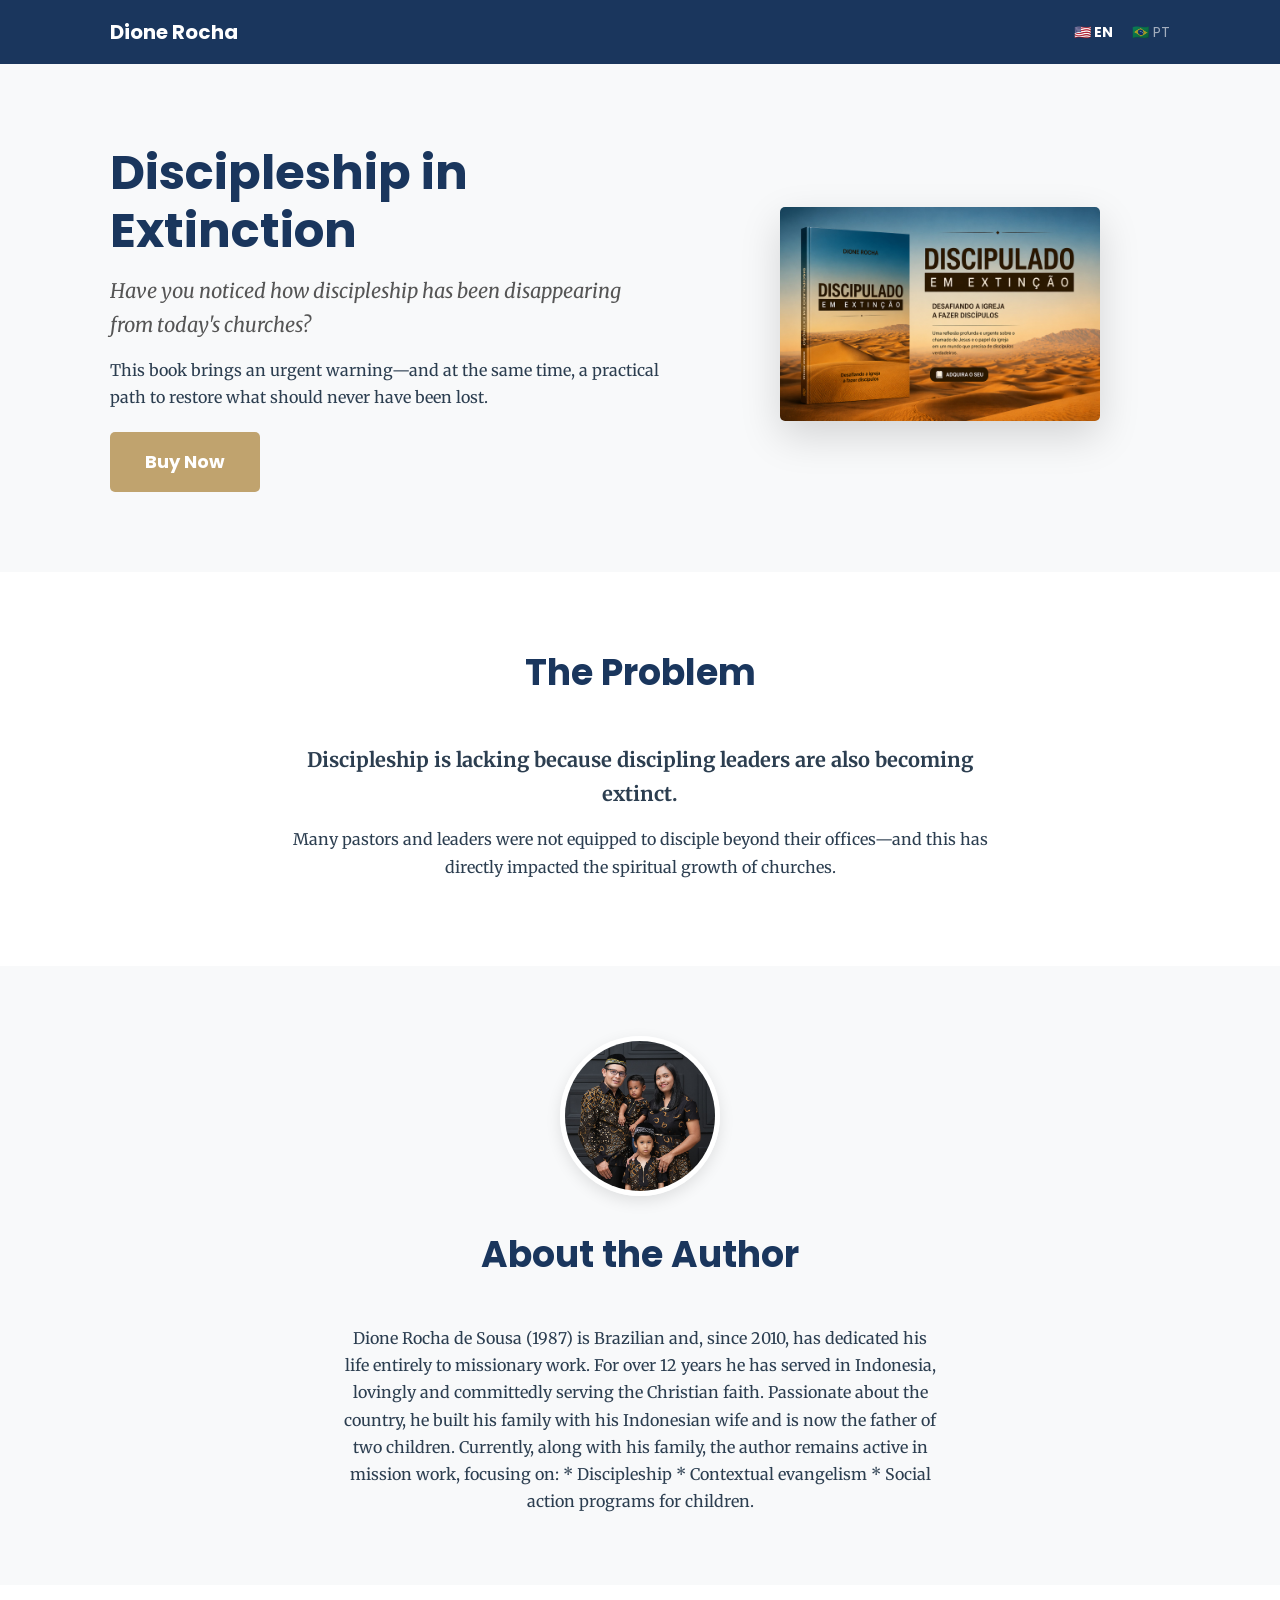
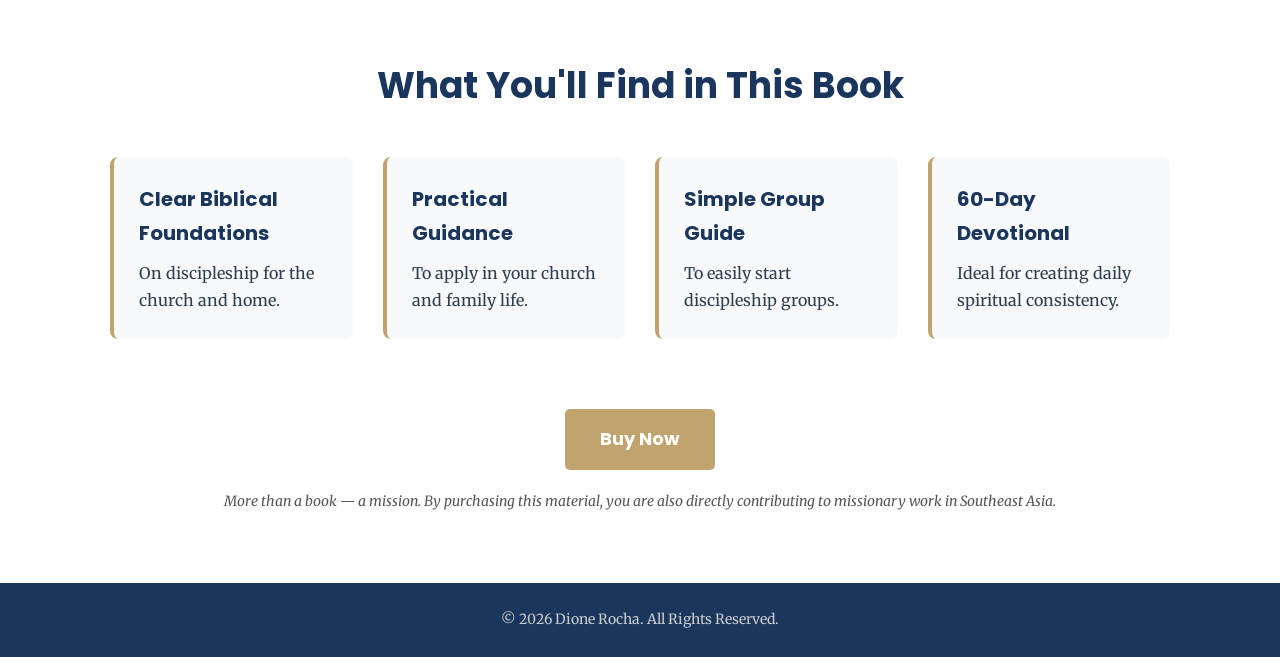
==== index.html @ 4b842c88 "Add files via upload" ====
<!DOCTYPE html>
<html lang="en">
<head>
    <meta charset="UTF-8">
    <meta name="viewport" content="width=device-width, initial-scale=1.0">
    <title>Dione Rocha - Discipleship in Extinction</title>
    <link rel="stylesheet" href="style.css">
    <link href="https://fonts.googleapis.com/css2?family=Poppins:wght@700&family=Merriweather:ital,wght@0,400;0,700;1,400&display=swap" rel="stylesheet">
</head>
<body>

    <nav class="navbar">
        <div class="container">
            <div class="logo">Dione Rocha</div>
            <div class="lang-switch">
                <a href="index.html" class="active">🇺🇸 EN</a>
                <a href="br.html">🇧🇷 PT</a>
            </div>
        </div>
    </nav>

    <header id="hero">
        <div class="container">
            <div class="hero-text">
                <h1>Discipleship in Extinction</h1>
                <p class="subtitle">Have you noticed how discipleship has been disappearing from today's churches?</p>
                <p>This book brings an urgent warning—and at the same time, a practical path to restore what should never have been lost.</p>
                <a href="https://go.hotmart.com/Q73504572A?dp=1" class="btn" target="_blank">Buy Now</a>
            </div>
            <div class="hero-img">
                <img src="img/Dione.jpeg" alt="Discipleship in Extinction Book Cover">
            </div>
        </div>
    </header>

    <section id="problem">
        <div class="container">
            <h2>The Problem</h2>
            <p class="lead">Discipleship is lacking because discipling leaders are also becoming extinct.</p>
            <p>Many pastors and leaders were not equipped to disciple beyond their offices—and this has directly impacted the spiritual growth of churches.</p>
        </div>
    </section>

    <section id="penulis">
        <div class="container">
            <img src="img/WhatsApp Image 2026-04-23 at 18.02.15.jpeg" alt="Dione Rocha Author Photo">
            <h2>About the Author</h2>
            <p>Dione Rocha de Sousa (1987) is Brazilian and, since 2010, has dedicated his life entirely to missionary work. For over 12 years he has served in Indonesia, lovingly and committedly serving the Christian faith.

Passionate about the country, he built his family with his Indonesian wife and is now the father of two children.

Currently, along with his family, the author remains active in mission work, focusing on:
* Discipleship
* Contextual evangelism
* Social action programs for children.</p>
        </div>
    </section>

    <section id="katalog">
        <div class="container">
            <h2>What You'll Find in This Book</h2>
            <div class="features-grid">
                <div class="feature-item">
                    <h3>Clear Biblical Foundations</h3>
                    <p>On discipleship for the church and home.</p>
                </div>
                <div class="feature-item">
                    <h3>Practical Guidance</h3>
                    <p>To apply in your church and family life.</p>
                </div>
                <div class="feature-item">
                    <h3>Simple Group Guide</h3>
                    <p>To easily start discipleship groups.</p>
                </div>
                <div class="feature-item">
                    <h3>60-Day Devotional</h3>
                    <p>Ideal for creating daily spiritual consistency.</p>
                </div>
            </div>
            <div class="cta-book">
                <a href="https://go.hotmart.com/Q73504572A?dp=1" class="btn" target="_blank">Buy Now</a>
                <p class="mission-note">More than a book — a mission. By purchasing this material, you are also directly contributing to missionary work in Southeast Asia.</p>
            </div>
        </div>
    </section>

    <footer>
        <p>© 2026 Dione Rocha. All Rights Reserved.</p>
    </footer>

</body>
</html>
---- style.css ----
* { 
    margin: 0; 
    padding: 0; 
    box-sizing: border-box; 
}

body { 
    font-family: 'Merriweather', serif; 
    color: #2c3e50; 
    line-height: 1.7; 
    background: #fff; 
}

h1, h2, h3 { 
    font-family: 'Poppins', sans-serif; 
    color: #1a365d; 
}

.container { 
    max-width: 1100px; 
    margin: 0 auto; 
    padding: 0 20px; 
}

.lead { 
    font-size: 20px; 
    font-weight: 700; 
    margin-bottom: 15px; 
}

/* NAVBAR ATAS + TOMBOL BAHASA */
.navbar {
    background: #1a365d;
    padding: 15px 0;
    position: sticky;
    top: 0;
    z-index: 100;
}
.navbar .container { 
    display: flex; 
    justify-content: space-between; 
    align-items: center; 
}
.logo { 
    color: white; 
    font-family: 'Poppins'; 
    font-weight: 700; 
    font-size: 20px; 
}
.lang-switch a {
    color: white; 
    text-decoration: none; 
    margin-left: 15px;
    opacity: 0.6; 
    font-size: 14px; 
    font-family: 'Poppins';
}
.lang-switch a.active, .lang-switch a:hover { 
    opacity: 1; 
    font-weight: bold; 
}

/* HERO - BAGIAN PALING ATAS */
#hero { 
    background: #f8f9fa; 
    padding: 80px 0; 
}
#hero .container { 
    display: flex; 
    align-items: center; 
    gap: 50px; 
}
.hero-text { flex: 1.2; }
.hero-text h1 { 
    font-size: 48px; 
    margin-bottom: 15px; 
    line-height: 1.2; 
}
.subtitle { 
    font-size: 20px; 
    font-style: italic; 
    margin-bottom: 15px; 
    color: #555; 
}
.hero-img { 
    flex: 1; 
    text-align: center; 
}
.hero-img img { 
    max-width: 320px; 
    box-shadow: 0 15px 40px rgba(0,0,0,0.15); 
    border-radius: 5px; 
}

/* TOMBOL BUY NOW / COMPRAR AGORA */
.btn {
    background: #c0a36e; 
    color: white; 
    padding: 15px 35px; 
    text-decoration: none; 
    border-radius: 5px; 
    display: inline-block;
    font-family: 'Poppins', sans-serif;
    font-weight: 700;
    font-size: 18px;
    transition: 0.3s;
    margin-top: 20px;
}
.btn:hover { 
    background: #a88b5a; 
    transform: translateY(-2px); 
}

/* SEMUA SECTION */
section { 
    padding: 70px 0; 
    text-align: center; 
}
section h2 { 
    font-size: 36px; 
    margin-bottom: 40px; 
}

/* BAGIAN PROBLEM */
#problem { background: white; }
#problem p { 
    max-width: 700px; 
    margin: 0 auto 15px auto; 
}

/* BAGIAN PENULIS DIONE ROCHA */
#penulis { background: #f8f9fa; }
#penulis img { 
    width: 160px; 
    height: 160px; 
    object-fit: cover; 
    border-radius: 50%; 
    margin-bottom: 20px; 
    border: 5px solid white; 
    box-shadow: 0 5px 15px rgba(0,0,0,0.1); 
}
#penulis p { 
    max-width: 600px; 
    margin: 0 auto; 
}

/* BAGIAN ISI BUKU - 4 KOTAK */
#katalog { background: white; }
.features-grid { 
    display: grid; 
    grid-template-columns: repeat(auto-fit, minmax(240px, 1fr)); 
    gap: 30px; 
    text-align: left;
    margin-bottom: 50px;
}
.feature-item { 
    background: #f8f9fa; 
    padding: 25px; 
    border-radius: 8px; 
    border-left: 4px solid #c0a36e;
}
.feature-item h3 { 
    font-size: 20px; 
    margin-bottom: 10px; 
}
.cta-book { margin-top: 20px; }
.mission-note { 
    font-size: 14px; 
    margin-top: 20px; 
    color: #555; 
    font-style: italic; 
}

/* FOOTER BAWAH */
footer { 
    background: #1a365d; 
    color: #ccc; 
    text-align: center; 
    padding: 25px 0; 
    font-size: 14px; 
}

/* TAMPILAN HP */
@media (max-width: 900px) {
    #hero .container { 
        flex-direction: column; 
        text-align: center; 
    }
    .hero-text h1 { font-size: 36px; }
    .hero-img { 
        order: -1; 
        margin-bottom: 30px; 
    }
}
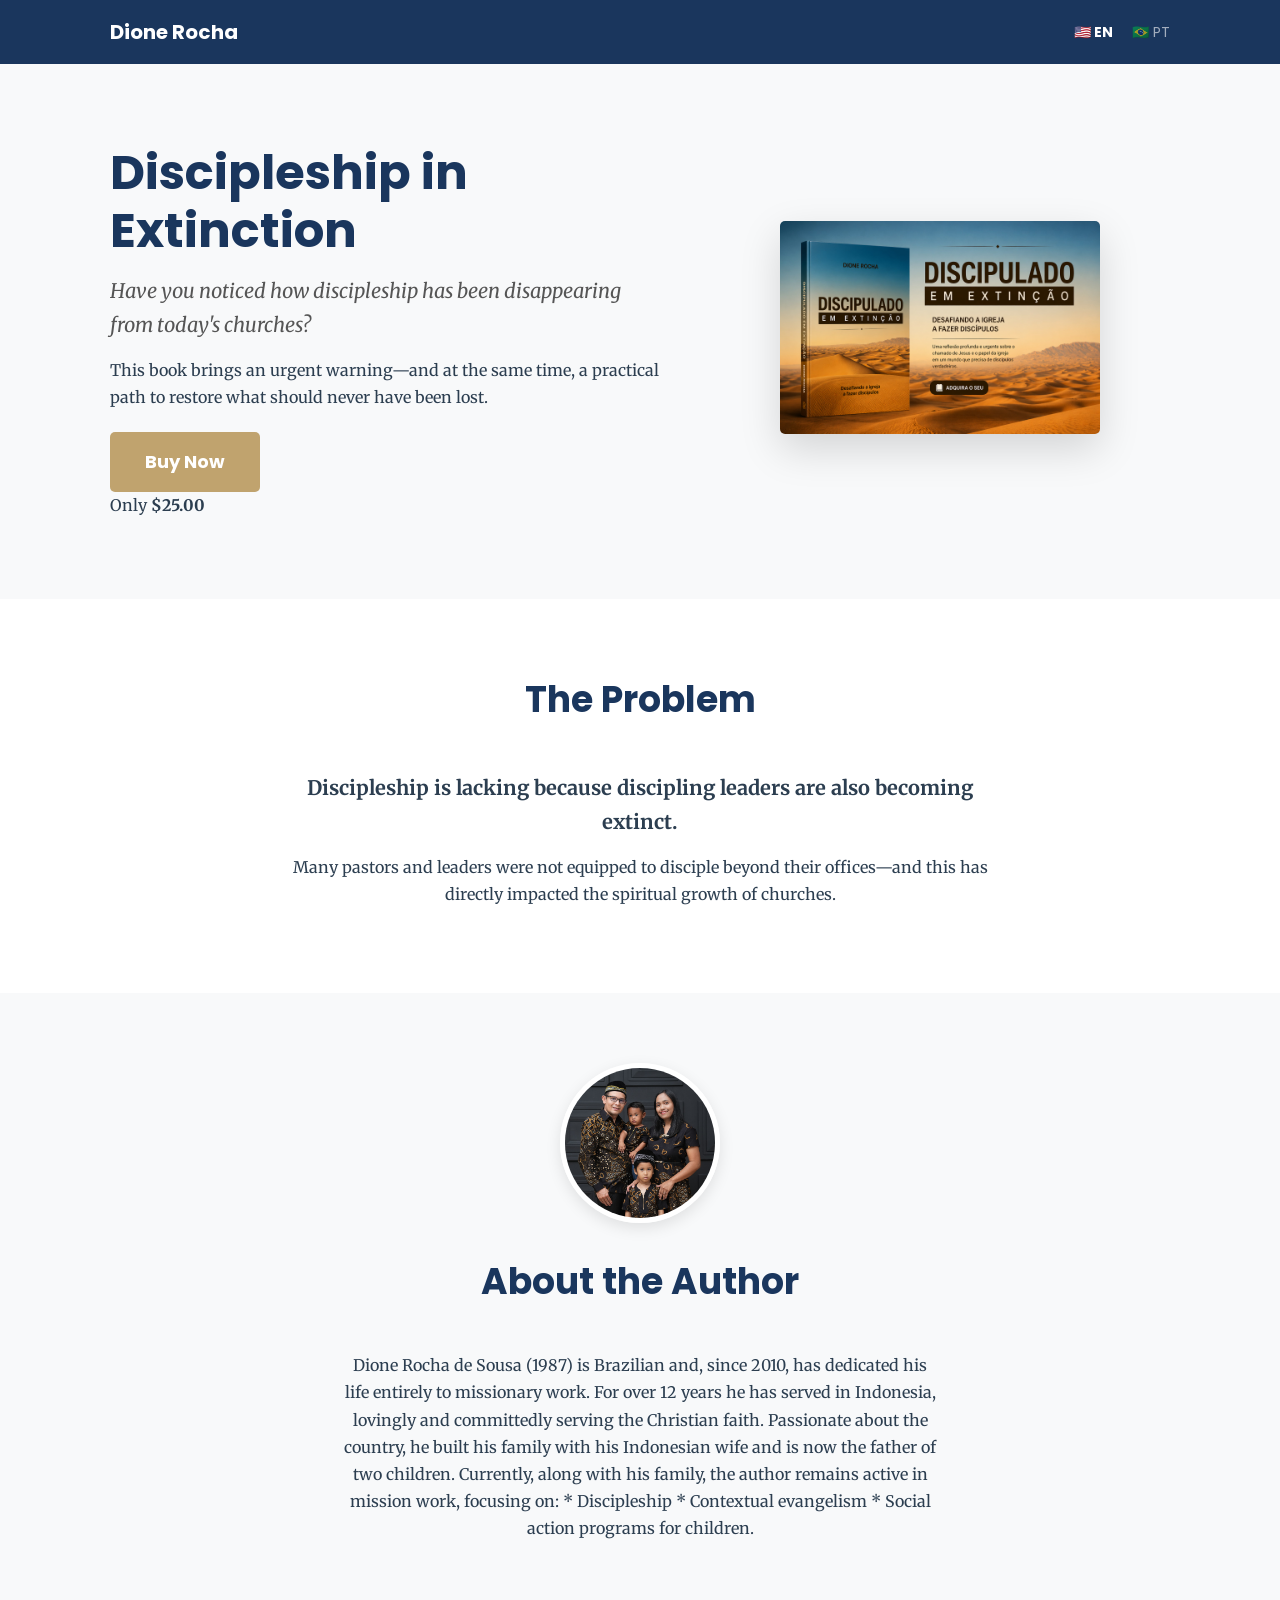
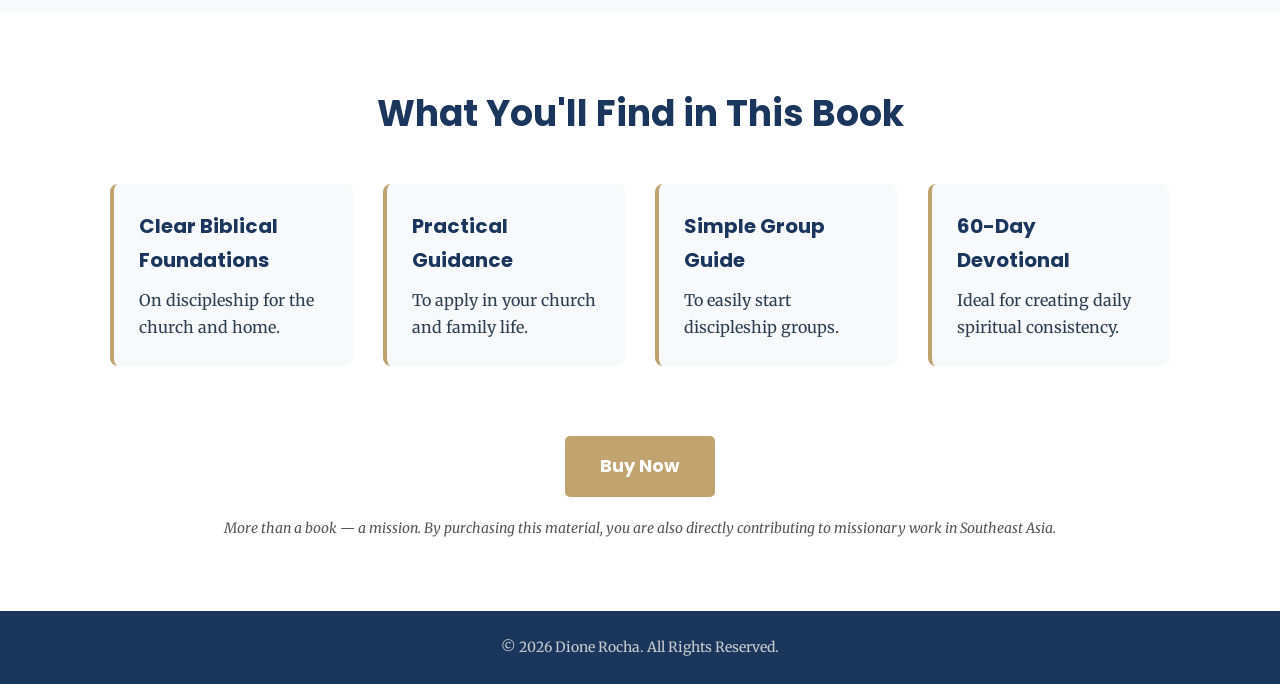
==== commit f1e71918: "Update index.html" ====
--- a/index.html
+++ b/index.html
@@ -26,6 +26,7 @@
                 <p class="subtitle">Have you noticed how discipleship has been disappearing from today's churches?</p>
                 <p>This book brings an urgent warning—and at the same time, a practical path to restore what should never have been lost.</p>
                 <a href="https://go.hotmart.com/Q73504572A?dp=1" class="btn" target="_blank">Buy Now</a>
+                <p class="price-text">Only <strong>$25.00</strong></p>
             </div>
             <div class="hero-img">
                 <img src="img/Dione.jpeg" alt="Discipleship in Extinction Book Cover">
@@ -89,4 +90,4 @@
     </footer>
 
 </body>
-</html>+</html>
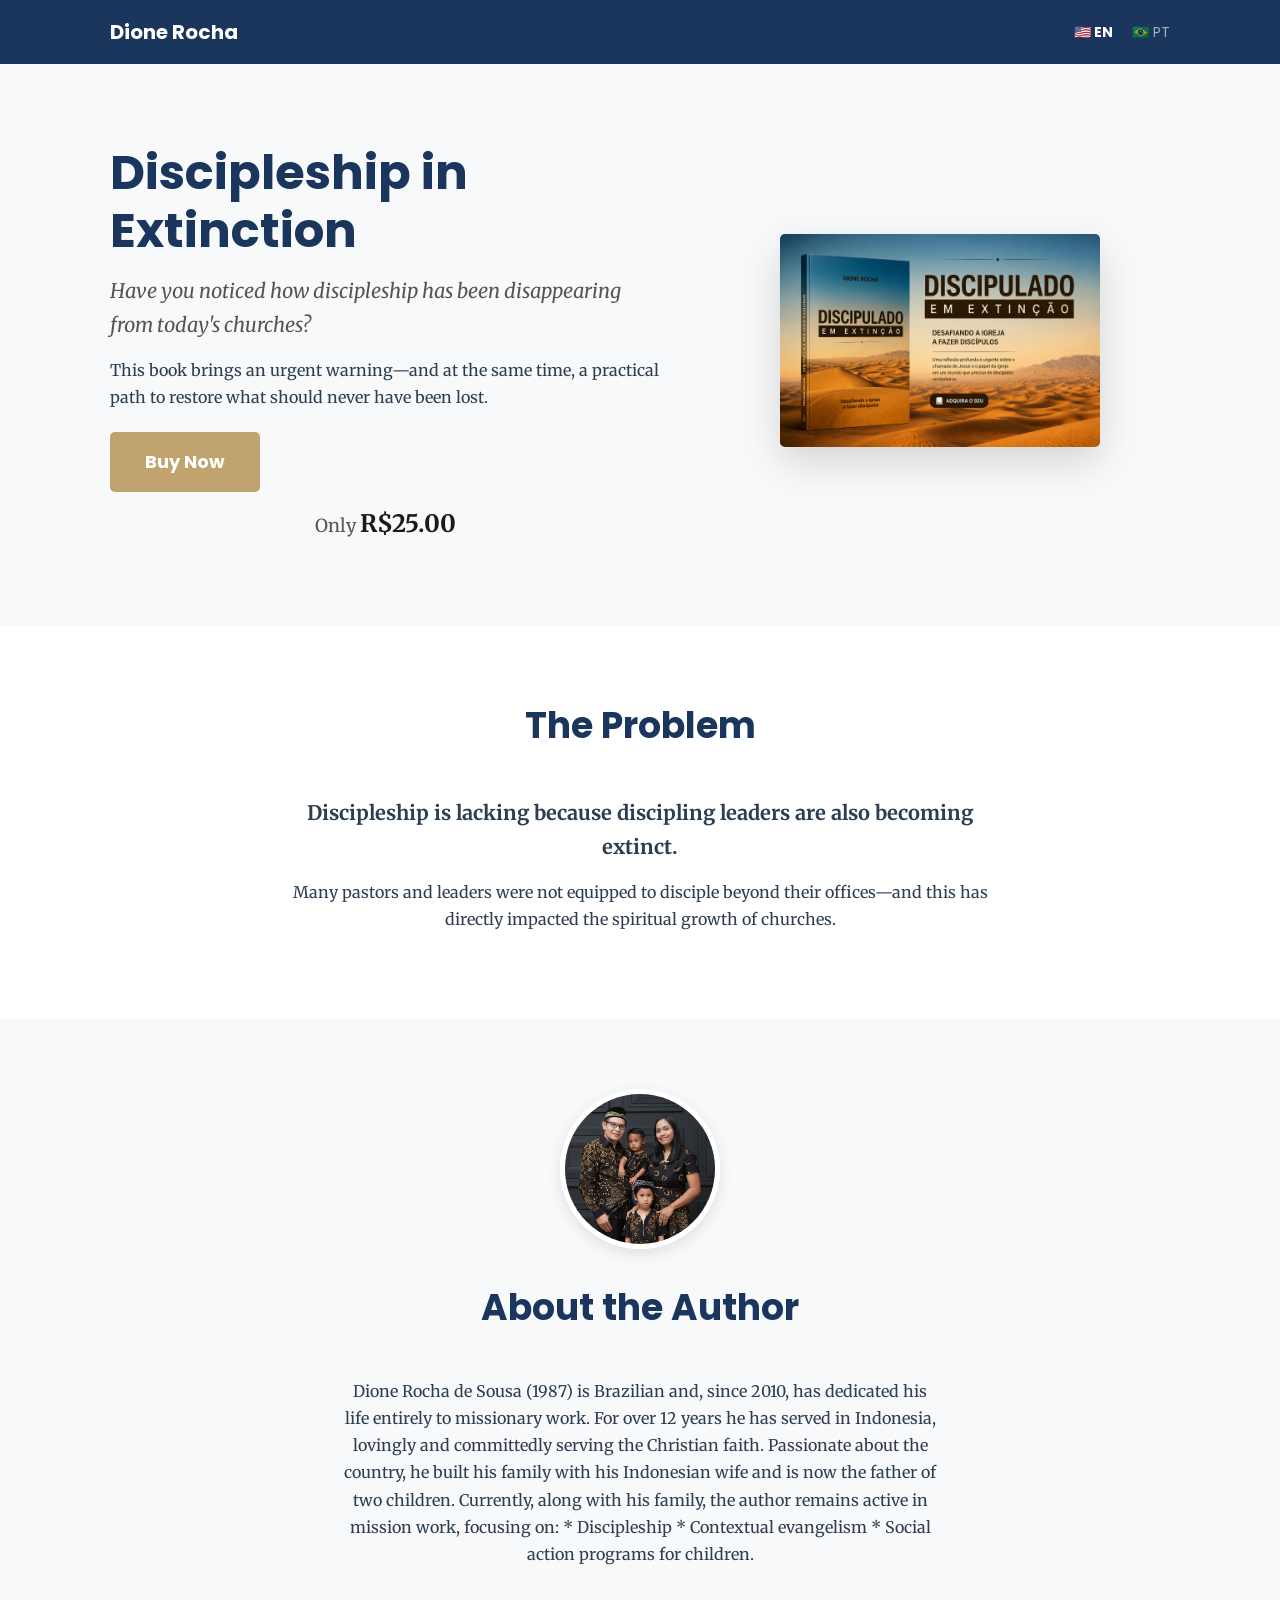
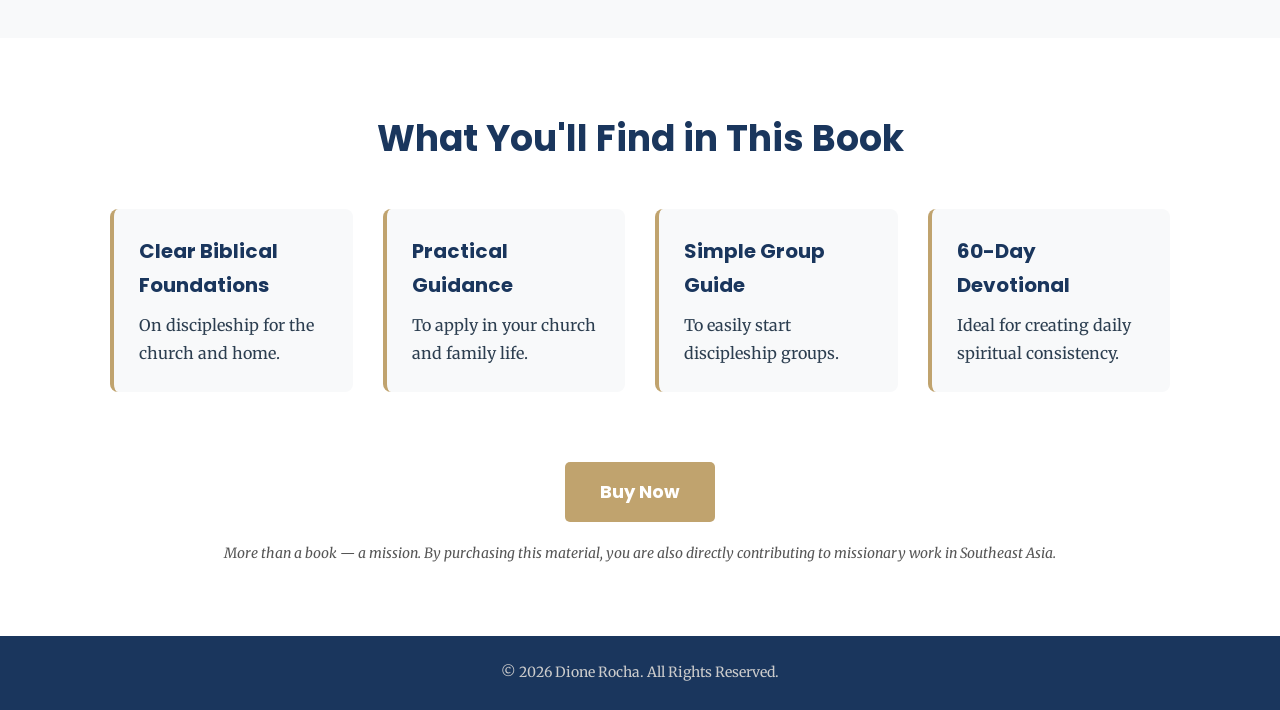
==== commit e36e9aeb: "Update index.html" ====
--- a/index.html
+++ b/index.html
@@ -26,7 +26,7 @@
                 <p class="subtitle">Have you noticed how discipleship has been disappearing from today's churches?</p>
                 <p>This book brings an urgent warning—and at the same time, a practical path to restore what should never have been lost.</p>
                 <a href="https://go.hotmart.com/Q73504572A?dp=1" class="btn" target="_blank">Buy Now</a>
-                <p class="price-text">Only <strong>$25.00</strong></p>
+                <p class="price-text">Only <strong>R$25.00</strong></p>
             </div>
             <div class="hero-img">
                 <img src="img/Dione.jpeg" alt="Discipleship in Extinction Book Cover">
--- a/style.css
+++ b/style.css
@@ -191,4 +191,16 @@
         order: -1; 
         margin-bottom: 30px; 
     }
-}+}
+
+   .price-text {
+       margin-top: 12px;
+       font-size: 18px;
+       color: #555;
+       text-align: center;
+   }
+   .price-text strong {
+       color: #1a1a1a;
+       font-size: 24px;
+       font-weight: 700;
+   }
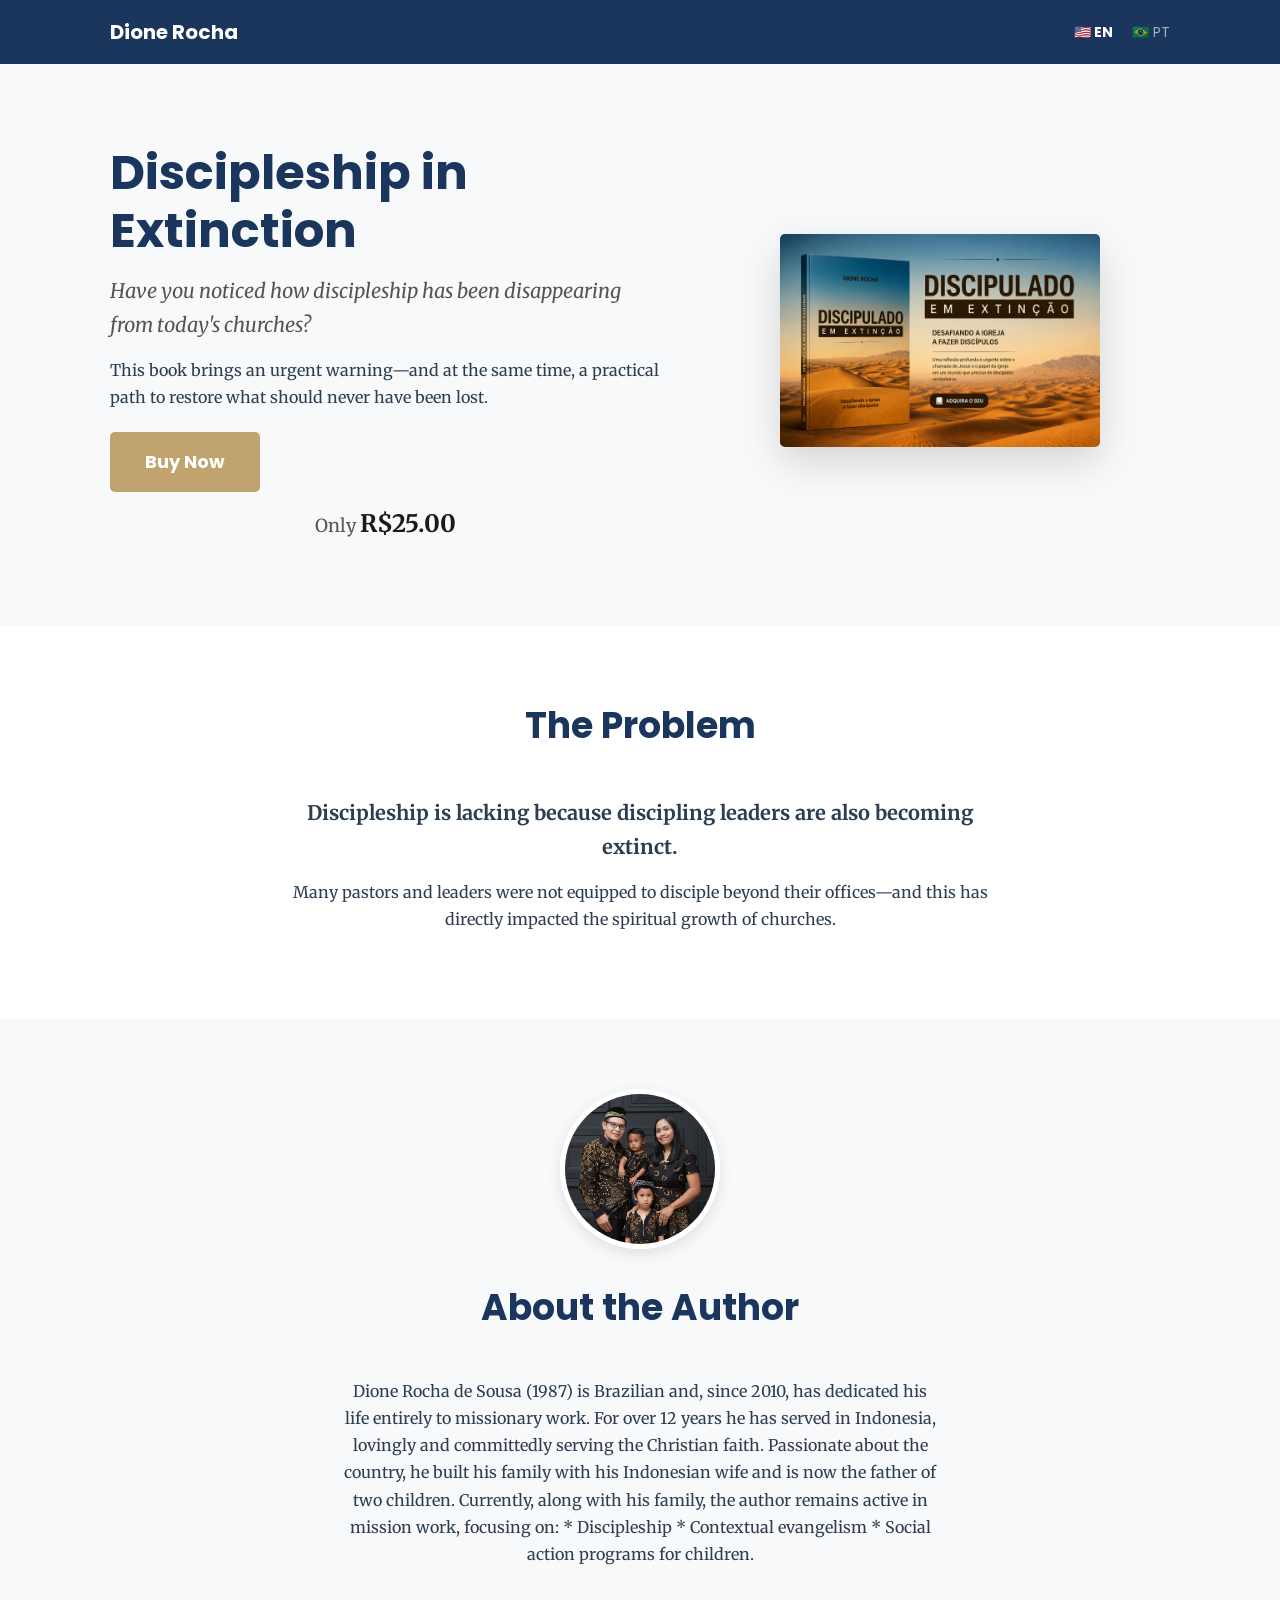
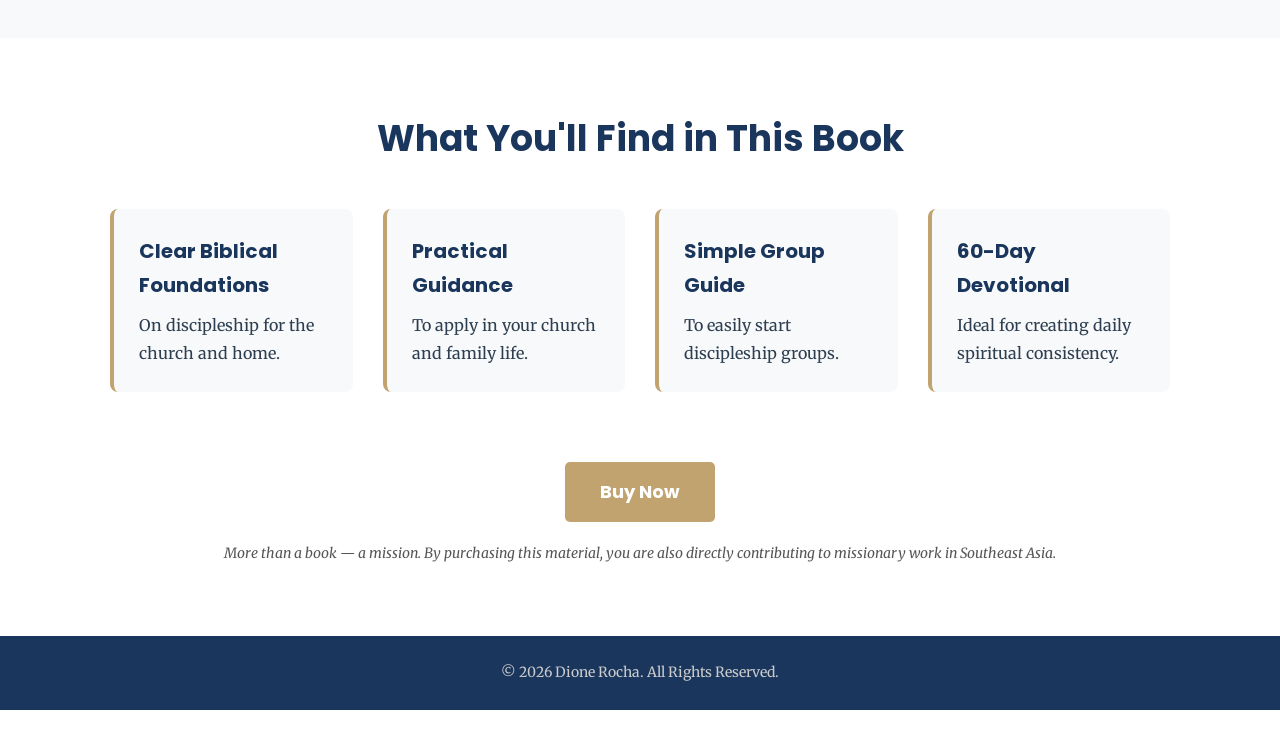
==== commit 4fe3cfa1: "Update index.html" ====
--- a/index.html
+++ b/index.html
@@ -89,5 +89,14 @@
         <p>© 2026 Dione Rocha. All Rights Reserved.</p>
     </footer>
 
+       <!-- WhatsApp Floating Button -->
+   <a href="https://wa.me/6289670915281?text=Hello%20Dione,%20I'm%20interested%20in%20your%20book" 
+      class="whatsapp-float" 
+      target="_blank">
+       <svg xmlns="http://www.w3.org/2000/svg" width="32" height="32" viewBox="0 0 24 24" fill="white">
+           <path d="M.057 24l1.687-6.163c-1.041-1.804-1.588-3.849-1.587-5.946.003-6.556 5.338-11.891 11.893-11.891 3.181.001 6.167 1.24 8.413 3.488 2.245 2.248 3.481 5.236 3.48 8.414-.003 6.557-5.338 11.892-11.893 11.892-1.99-.001-3.951-.5-5.688-1.448l-6.305 1.654zm6.597-3.807c1.676.995 3.276 1.591 5.392 1.592 5.448 0 9.886-4.434 9.889-9.885.002-5.462-4.415-9.89-9.881-9.892-5.452 0-9.887 4.434-9.889 9.884-.001 2.225.651 3.891 1.746 5.634l-.999 3.648 3.742-.981zm11.387-5.464c-.074-.124-.272-.198-.57-.347-.297-.149-1.758-.868-2.031-.967-.272-.099-.47-.149-.669.149-.198.297-.768.967-.941 1.165-.173.198-.347.223-.644.074-.297-.149-1.255-.462-2.39-1.475-.883-.788-1.48-1.761-1.653-2.059-.173-.297-.018-.458.13-.606.134-.133.297-.347.446-.521.151-.172.2-.296.3-.495.099-.198.05-.372-.025-.521-.075-.148-.669-1.611-.916-2.206-.242-.579-.487-.501-.669-.51l-.57-.01c-.198 0-.52.074-.792.372s-1.04 1.016-1.04 2.479 1.065 2.876 1.213 3.074c.149.198 2.095 3.2 5.076 4.487.709.306 1.263.489 1.694.626.712.226 1.36.194 1.872.118.571-.085 1.758-.719 2.006-1.413.248-.695.248-1.29.173-1.414z"/>
+       </svg>
+   </a>
+
 </body>
 </html>
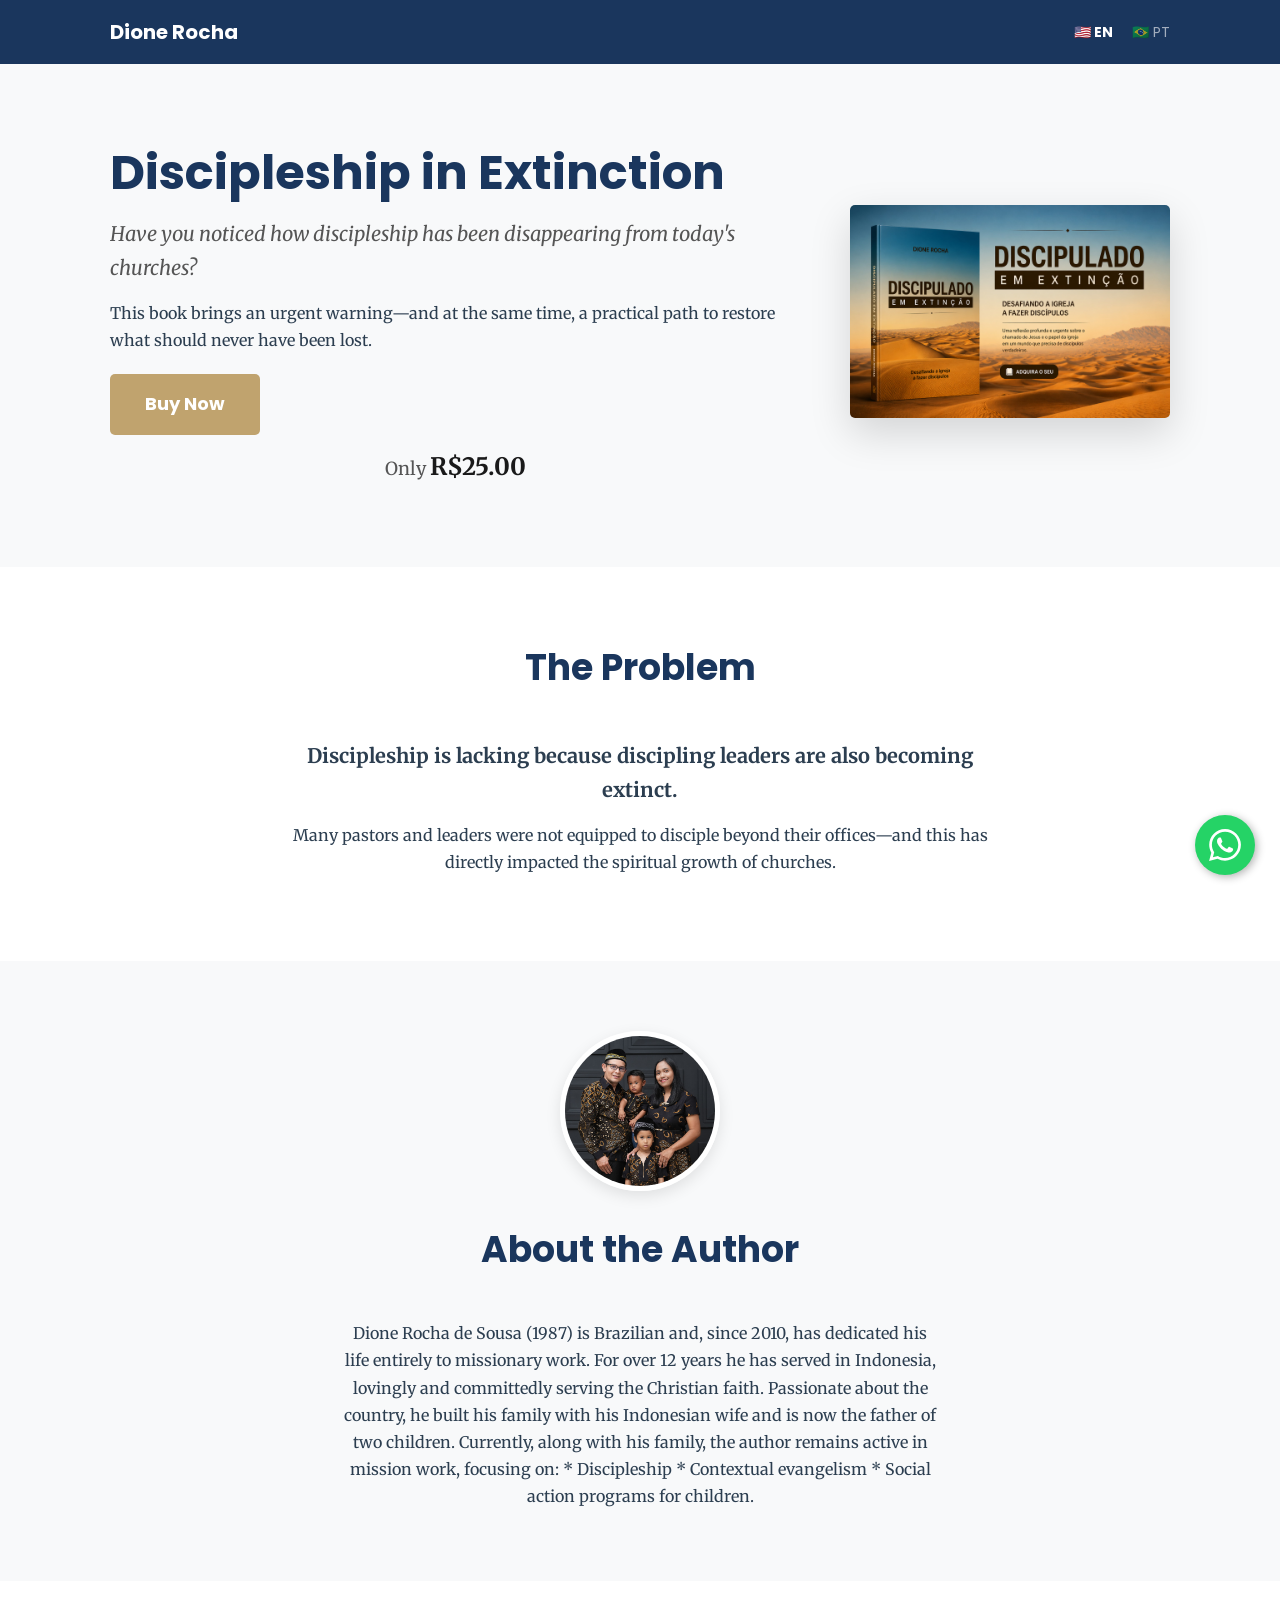
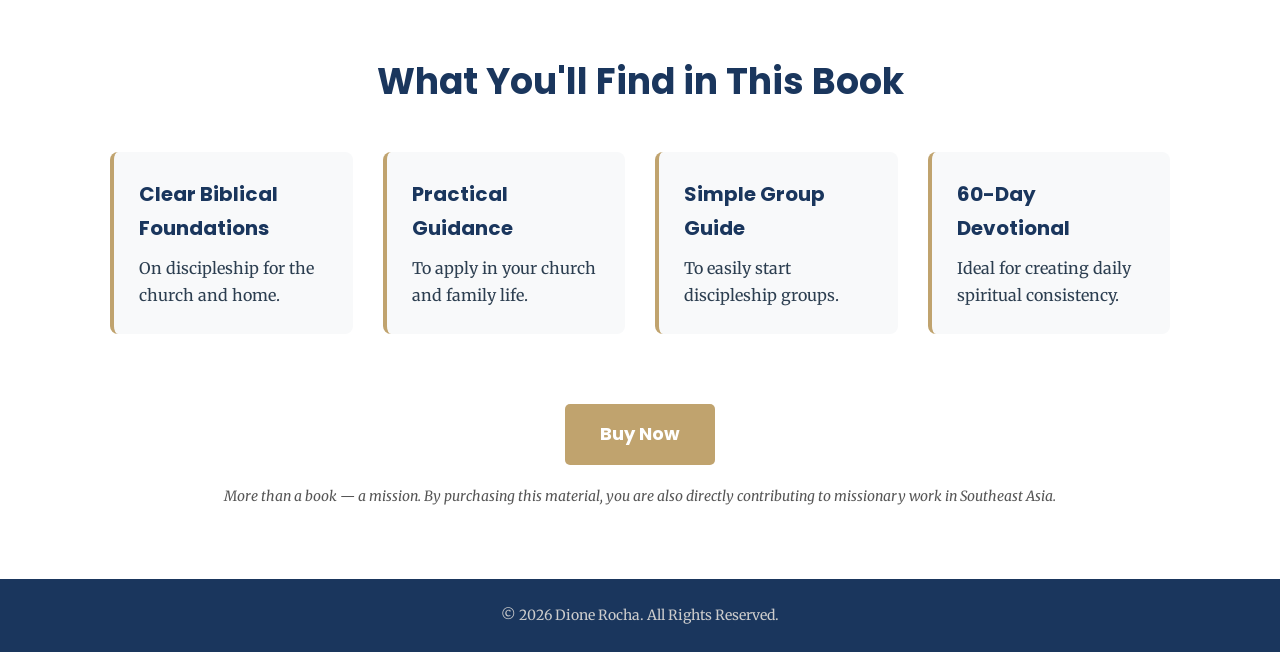
==== commit 1be36dad: "Update index.html" ====
--- a/index.html
+++ b/index.html
@@ -4,7 +4,7 @@
     <meta charset="UTF-8">
     <meta name="viewport" content="width=device-width, initial-scale=1.0">
     <title>Dione Rocha - Discipleship in Extinction</title>
-    <link rel="stylesheet" href="style.css">
+    <link rel="stylesheet" href="style.css"v=1>
     <link href="https://fonts.googleapis.com/css2?family=Poppins:wght@700&family=Merriweather:ital,wght@0,400;0,700;1,400&display=swap" rel="stylesheet">
 </head>
 <body>
--- a/style.css
+++ b/style.css
@@ -82,14 +82,11 @@
     margin-bottom: 15px; 
     color: #555; 
 }
-.hero-img { 
-    flex: 1; 
-    text-align: center; 
-}
+
 .hero-img img { 
     max-width: 320px; 
     box-shadow: 0 15px 40px rgba(0,0,0,0.15); 
-    border-radius: 5px; 
+    border-radius: 5px;  
 }
 
 /* TOMBOL BUY NOW / COMPRAR AGORA */
@@ -204,3 +201,25 @@
        font-size: 24px;
        font-weight: 700;
    }
+
+   .whatsapp-float {
+       position: fixed;
+       width: 60px;
+       height: 60px;
+       bottom: 25px;
+       right: 25px;
+       background-color: #25D366;
+       color: #FFF;
+       border-radius: 50px;
+       text-align: center;
+       box-shadow: 2px 2px 8px rgba(0,0,0,0.3);
+       z-index: 1000;
+       display: flex;
+       align-items: center;
+       justify-content: center;
+       transition: all 0.3s ease;
+   }
+   .whatsapp-float:hover {
+       background-color: #128C7E;
+       transform: scale(1.1);
+   }
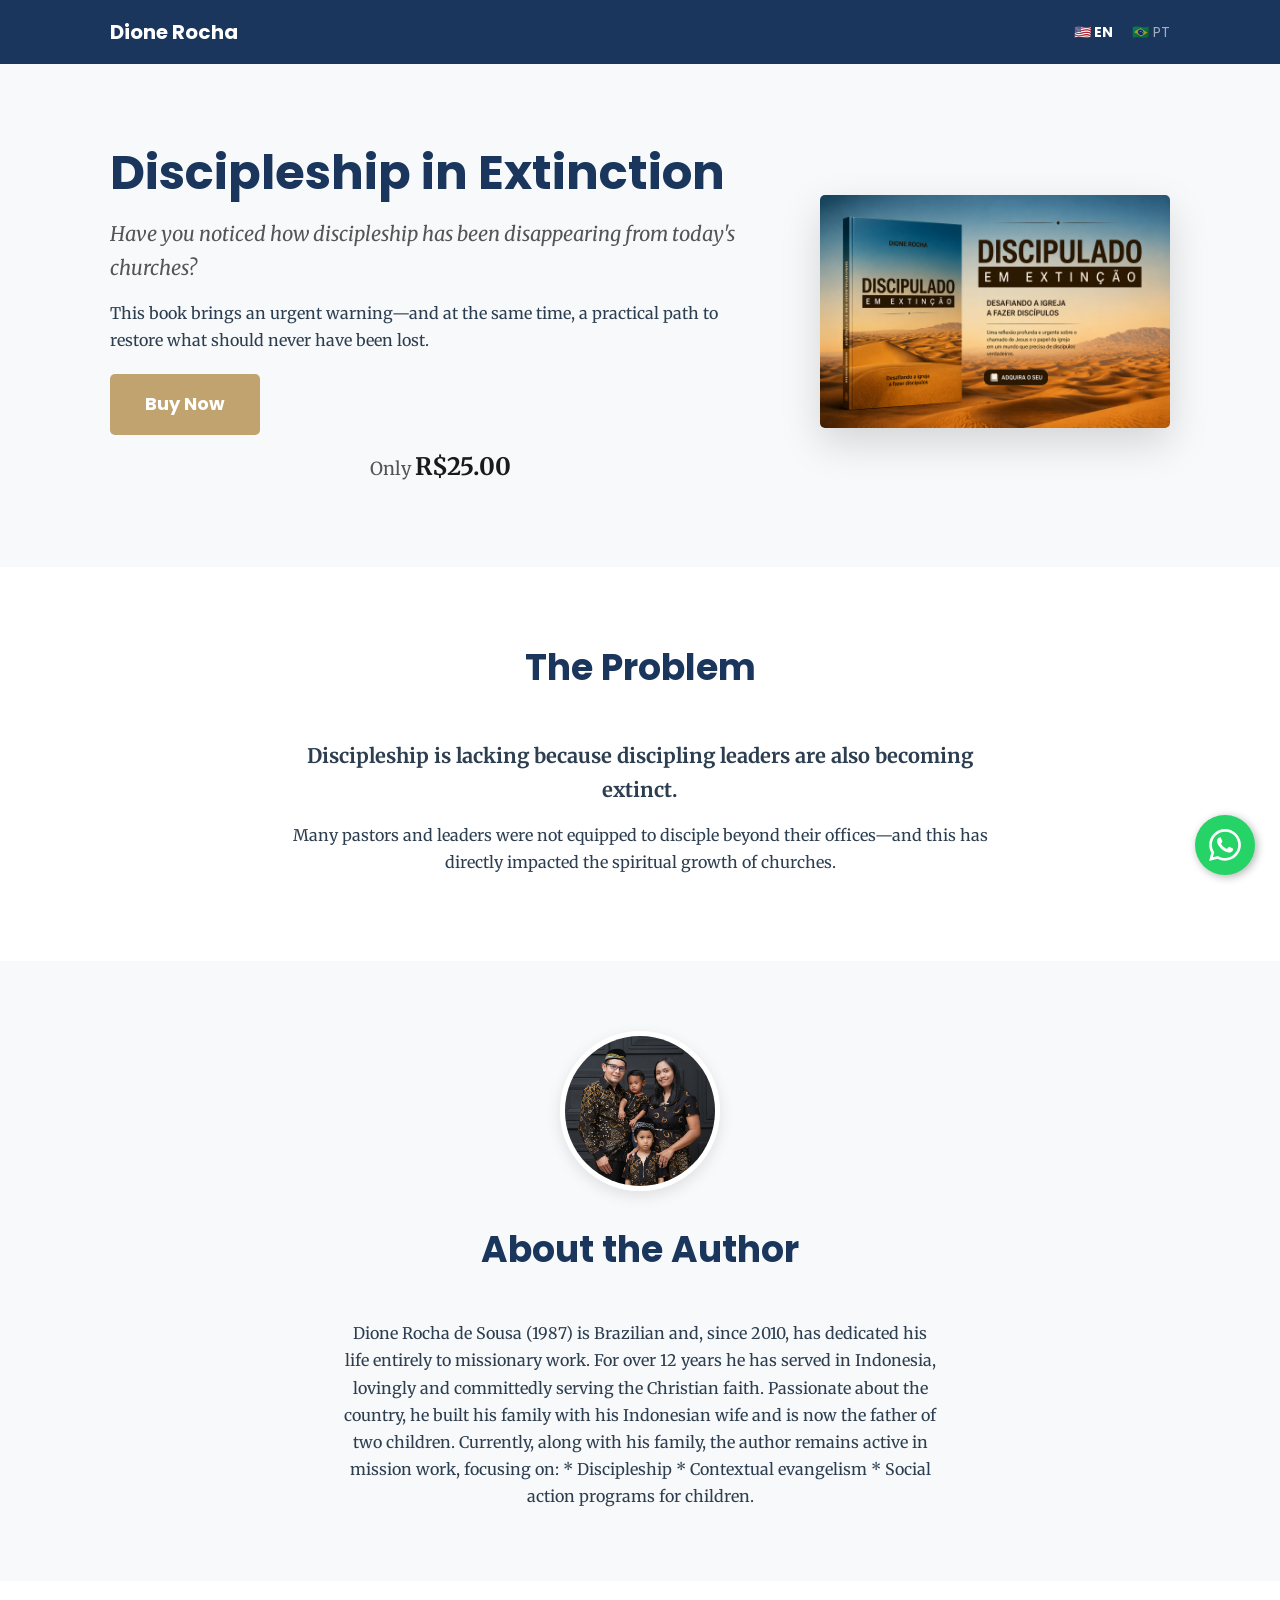
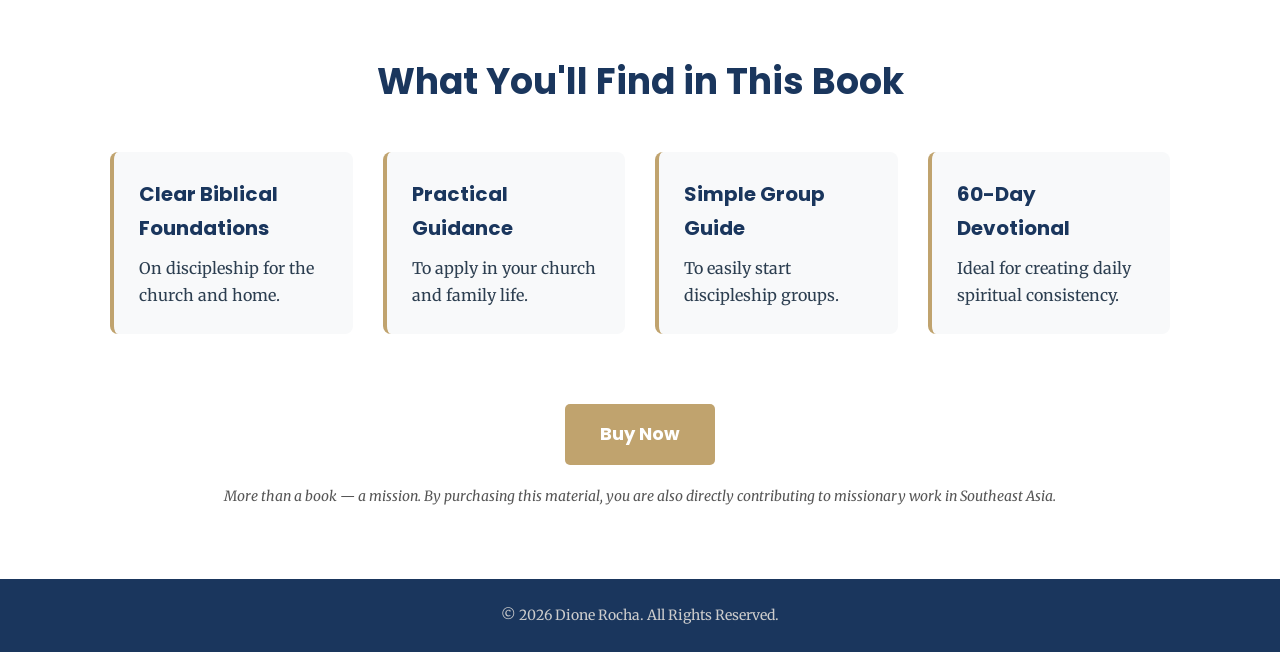
==== commit f8ef09ed: "Update index.html" ====
--- a/index.html
+++ b/index.html
@@ -4,7 +4,7 @@
     <meta charset="UTF-8">
     <meta name="viewport" content="width=device-width, initial-scale=1.0">
     <title>Dione Rocha - Discipleship in Extinction</title>
-    <link rel="stylesheet" href="style.css"v=1>
+    <link rel="stylesheet" href="style.css"v=2>
     <link href="https://fonts.googleapis.com/css2?family=Poppins:wght@700&family=Merriweather:ital,wght@0,400;0,700;1,400&display=swap" rel="stylesheet">
 </head>
 <body>
--- a/style.css
+++ b/style.css
@@ -84,7 +84,7 @@
 }
 
 .hero-img img { 
-    max-width: 320px; 
+    max-width: 350px; 
     box-shadow: 0 15px 40px rgba(0,0,0,0.15); 
     border-radius: 5px;  
 }
